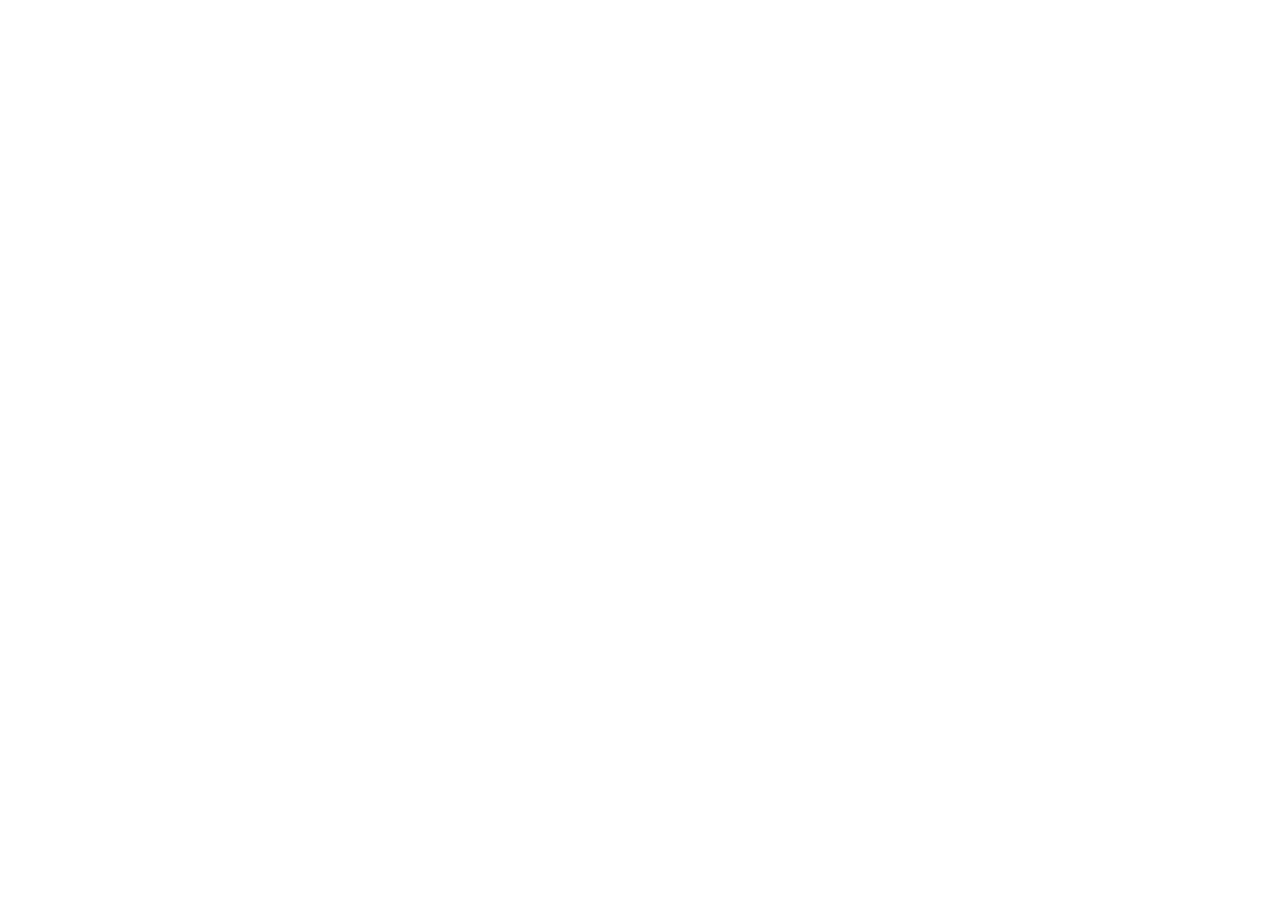
==== Assignment 2/index.html @ 4e6a3374 "Assignment 1 complete" ====
<!DOCTYPE html>
<html lang="en">
<head>
    <meta charset="UTF-8">
    <meta name="viewport" content="width=device-width, initial-scale=1.0">
    <title>Assignment No 2</title>
</head>
<body>
    
</body>
</html>
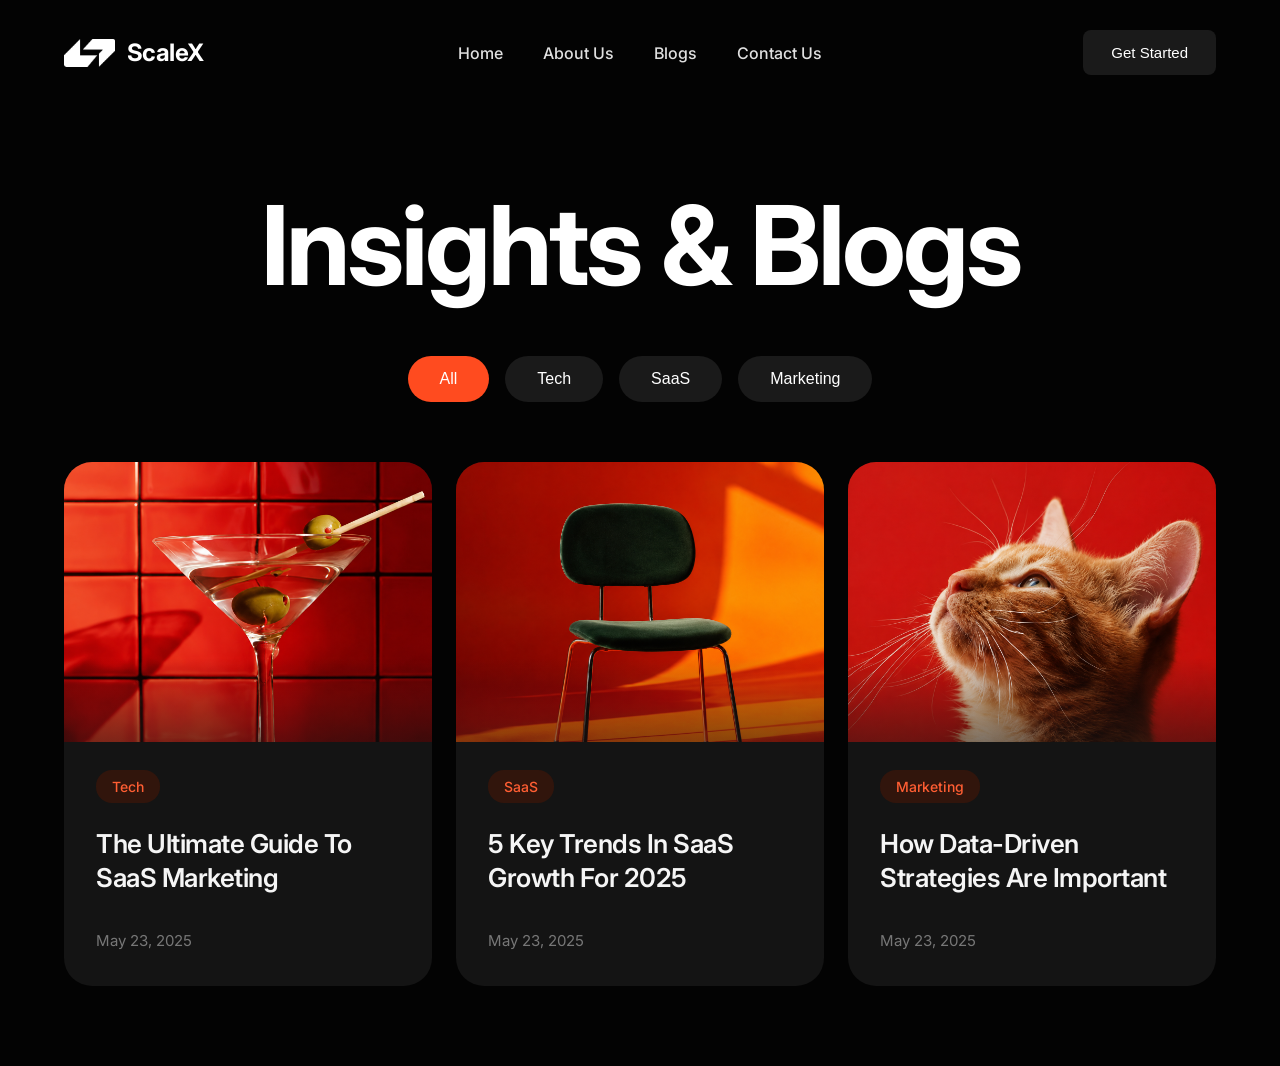
==== commit fe1ada85: "Assignment 2 Complete" ====
--- a/Assignment 2/index.html
+++ b/Assignment 2/index.html
@@ -3,9 +3,78 @@
 <head>
     <meta charset="UTF-8">
     <meta name="viewport" content="width=device-width, initial-scale=1.0">
-    <title>Assignment No 2</title>
+    <title>Insights & Blogs - ScaleX</title>
+    <link rel="preconnect" href="https://fonts.googleapis.com">
+    <link rel="preconnect" href="https://fonts.gstatic.com" crossorigin>
+    <link href="https://fonts.googleapis.com/css2?family=Inter:wght@400;500;600;700;800&display=swap" rel="stylesheet">
+    <link rel="stylesheet" href="style.css">
 </head>
 <body>
-    
+    <header class="header">
+        <div class="logo">
+            <img src="./assets/logo1.png" alt="ScaleX Logo">
+            <span>ScaleX</span>
+        </div>
+        <nav class="nav-links">
+            <a href="#">Home</a>
+            <a href="#">About Us</a>
+            <a href="#">Blogs</a>
+            <a href="#">Contact Us</a>
+        </nav>
+        <button class="btn-primary">Get Started</button>
+    </header>
+
+    <main>
+        <section class="hero-section">
+            <h1 class="main-heading">Insights & Blogs</h1>
+            <div class="filters">
+                <button class="filter-btn active">All</button>
+                <button class="filter-btn">Tech</button>
+                <button class="filter-btn">SaaS</button>
+                <button class="filter-btn">Marketing</button>
+            </div>
+        </section>
+
+        <section class="cards-container">
+            <!-- Card 1 -->
+            <article class="card">
+                <div class="card-image">
+                    <img src="./assets/wine-glass-1.png" alt="Wine Glass">
+                    <div class="image-overlay"></div>
+                </div>
+                <div class="card-content">
+                    <span class="badge">Tech</span>
+                    <h2 class="card-title">The Ultimate Guide To<br>SaaS Marketing</h2>
+                    <p class="card-date">May 23, 2025</p>
+                </div>
+            </article>
+
+            <!-- Card 2 -->
+            <article class="card">
+                <div class="card-image">
+                    <img src="./assets/chair.png" alt="Chair">
+                    <div class="image-overlay"></div>
+                </div>
+                <div class="card-content">
+                    <span class="badge">SaaS</span>
+                    <h2 class="card-title">5 Key Trends In SaaS<br>Growth For 2025</h2>
+                    <p class="card-date">May 23, 2025</p>
+                </div>
+            </article>
+
+            <!-- Card 3 -->
+            <article class="card">
+                <div class="card-image">
+                    <img src="./assets/cat.png" alt="Cat">
+                    <div class="image-overlay"></div>
+                </div>
+                <div class="card-content">
+                    <span class="badge">Marketing</span>
+                    <h2 class="card-title">How Data-Driven<br>Strategies Are Important</h2>
+                    <p class="card-date">May 23, 2025</p>
+                </div>
+            </article>
+        </section>
+    </main>
 </body>
 </html>
--- a/Assignment 2/style.css
+++ b/Assignment 2/style.css
@@ -0,0 +1,195 @@
+* {
+    margin: 0;
+    padding: 0;
+    box-sizing: border-box;
+}
+
+body {
+    background-color: #030303;
+    color: #ffffff;
+    font-family: 'Inter', sans-serif;
+    min-height: 100vh;
+    padding: 0 5%;
+}
+
+/* --- Header --- */
+.header {
+    display: flex;
+    justify-content: space-between;
+    align-items: center;
+    padding: 30px 0;
+    position: relative; 
+}
+
+.logo {
+    display: flex;
+    align-items: center;
+    gap: 12px;
+}
+
+.logo img {
+    height: 28px;
+    width: auto;
+}
+
+.logo span {
+    font-size: 24px;
+    font-weight: 700;
+    letter-spacing: -0.5px;
+}
+
+.nav-links {
+    display: flex;
+    gap: 40px;
+    position: absolute;
+    left: 50%;
+    transform: translateX(-50%);
+}
+
+.nav-links a {
+    color: #e0e0e0;
+    text-decoration: none;
+    font-size: 16px;
+    font-weight: 500;
+    transition: color 0.3s ease;
+}
+
+.nav-links a:hover {
+    color: #ffffff;
+}
+
+.btn-primary {
+    background-color: #1a1a1a;
+    color: #ffffff;
+    border: none;
+    padding: 14px 28px;
+    border-radius: 8px;
+    font-size: 15px;
+    font-weight: 500;
+    cursor: pointer;
+    transition: background-color 0.3s ease;
+}
+
+.btn-primary:hover {
+    background-color: #333333;
+}
+
+/* --- Hero Section --- */
+.hero-section {
+    text-align: center;
+    margin-top: 80px;
+    margin-bottom: 60px;
+    display: flex;
+    flex-direction: column;
+    align-items: center;
+}
+
+.main-heading {
+    font-size: 110px;
+    font-weight: 700;
+    letter-spacing: -3px;
+    margin-bottom: 50px;
+    line-height: 1.1;
+}
+
+.filters {
+    display: flex;
+    justify-content: center;
+    gap: 16px;
+}
+
+.filter-btn {
+    background-color: #1a1a1a;
+    color: #ffffff;
+    border: none;
+    padding: 14px 32px;
+    border-radius: 40px;
+    font-size: 16px;
+    font-weight: 500;
+    cursor: pointer;
+    transition: all 0.3s ease;
+}
+
+.filter-btn.active {
+    background-color: #ff4b1f; 
+}
+
+.filter-btn:hover:not(.active) {
+    background-color: #2a2a2a;
+}
+
+
+.cards-container {
+    display: flex; 
+    justify-content: center;
+    gap: 24px;
+    max-width: 1300px;
+    margin: 0 auto 80px;
+}
+
+.card {
+    background-color: #141414; 
+    border-radius: 28px;
+    overflow: hidden;
+    flex: 1; 
+    display: flex;
+    flex-direction: column;
+}
+
+.card-image {
+    width: 100%;
+    height: 280px;
+    position: relative; 
+}
+
+.card-image img {
+    width: 100%;
+    height: 100%;
+    object-fit: cover; 
+    display: block;
+}
+
+.image-overlay {
+    position: absolute;
+    top: 0;
+    left: 0;
+    width: 100%;
+    height: 100%;
+    background: linear-gradient(to bottom, rgba(20,20,20,0) 70%, rgba(20,20,20,1) 100%);
+    pointer-events: none;
+    opacity: 0.5;
+}
+
+.card-content {
+    padding: 28px 32px 36px;
+    display: flex;
+    flex-direction: column;
+    flex-grow: 1;
+}
+
+.badge {
+    align-self: flex-start;
+    background-color: #31150c; 
+    color: #ff5e33; 
+    padding: 8px 16px;
+    border-radius: 16px;
+    font-size: 14px;
+    font-weight: 500;
+    margin-bottom: 24px;
+}
+
+.card-title {
+    font-size: 26px;
+    font-weight: 600;
+    line-height: 1.3;
+    margin-bottom: 36px;
+    color: #f5f5f5;
+    letter-spacing: -0.5px;
+}
+
+.card-date {
+    margin-top: auto;
+    font-size: 15px;
+    color: #777777;
+    font-weight: 400;
+}
